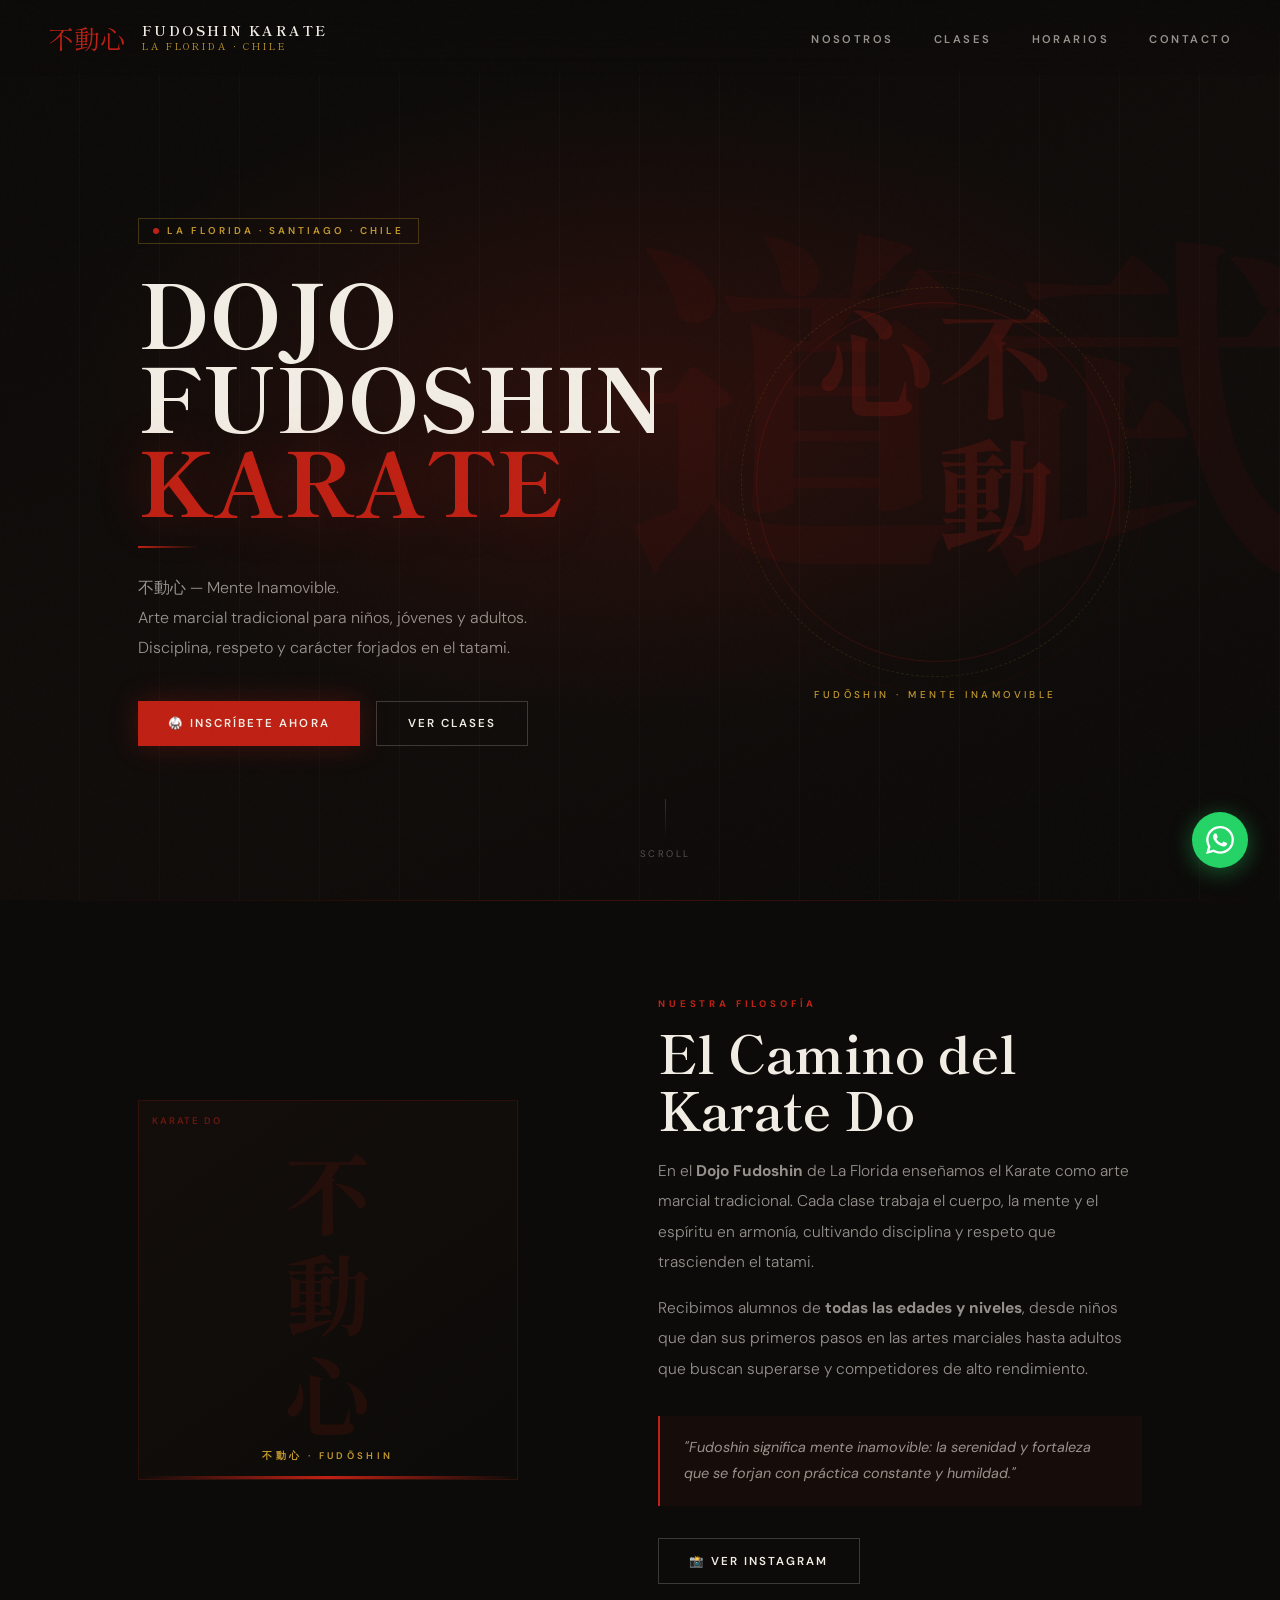
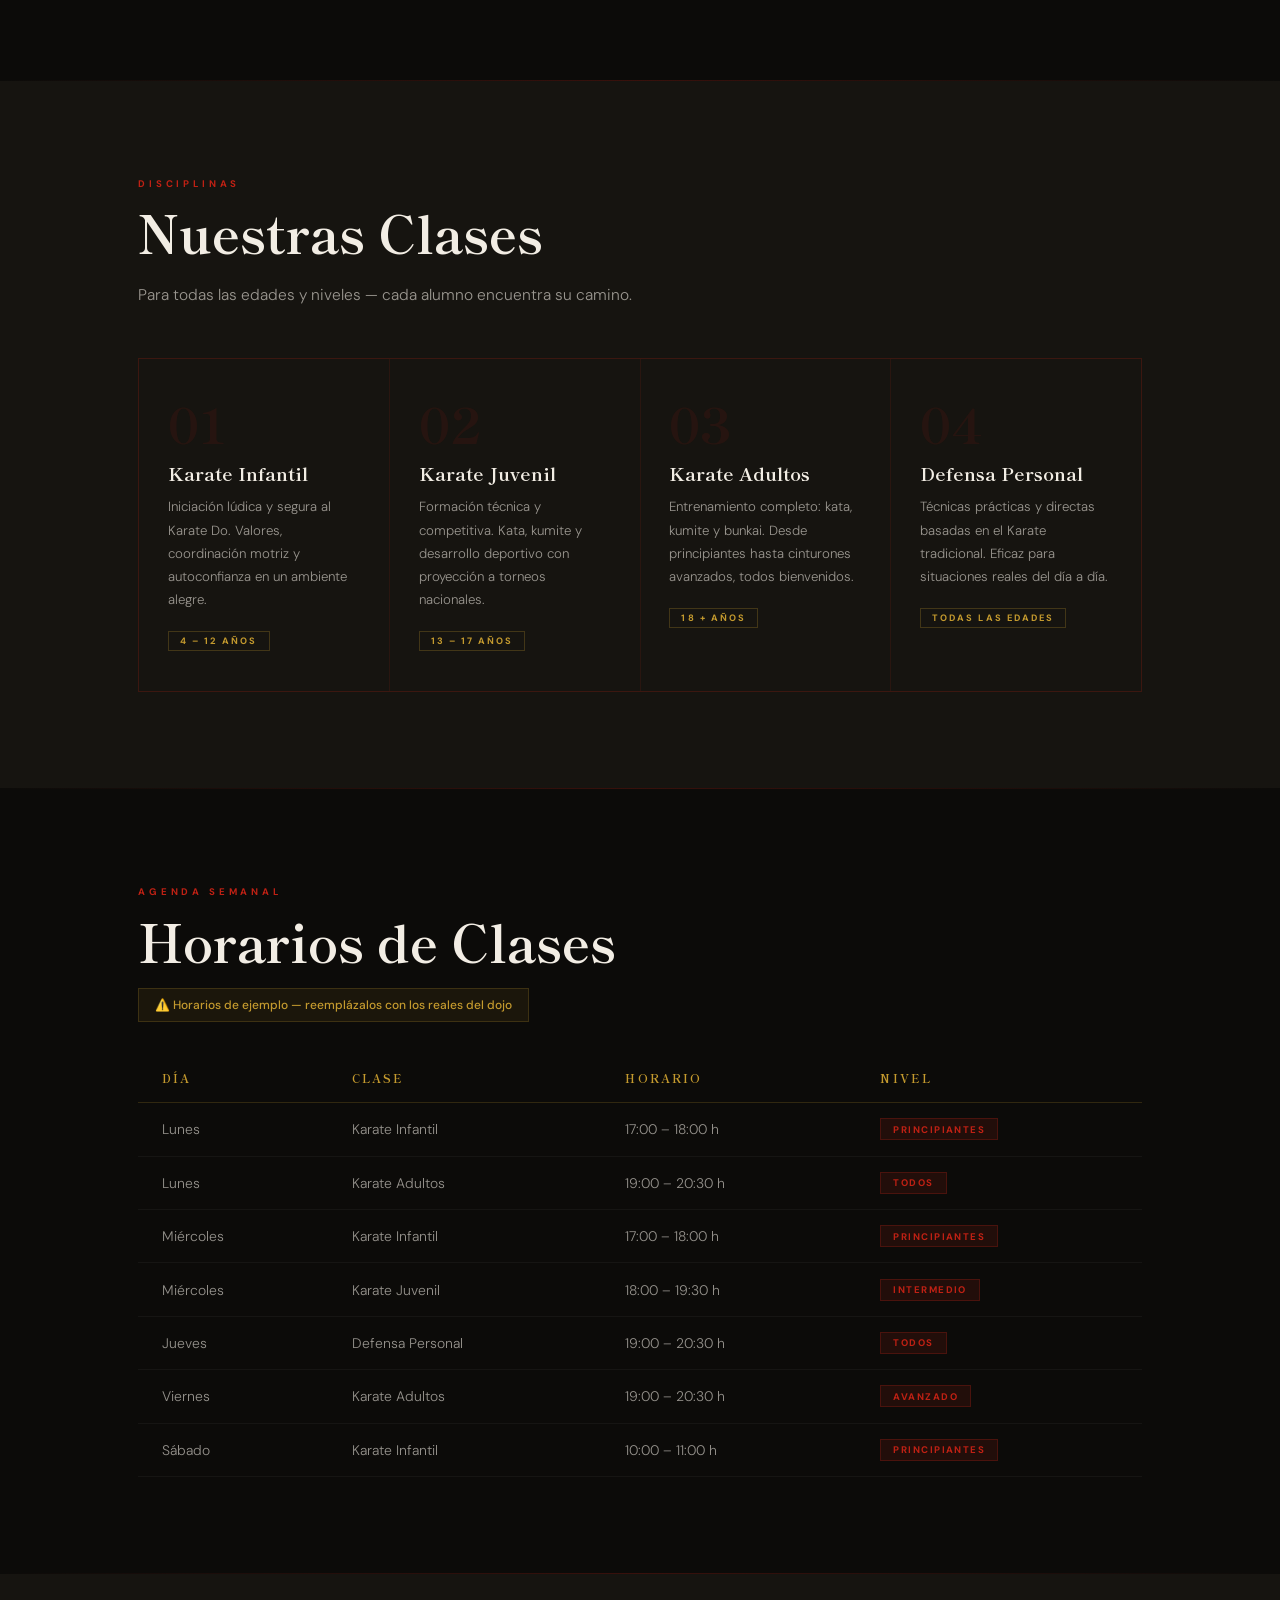
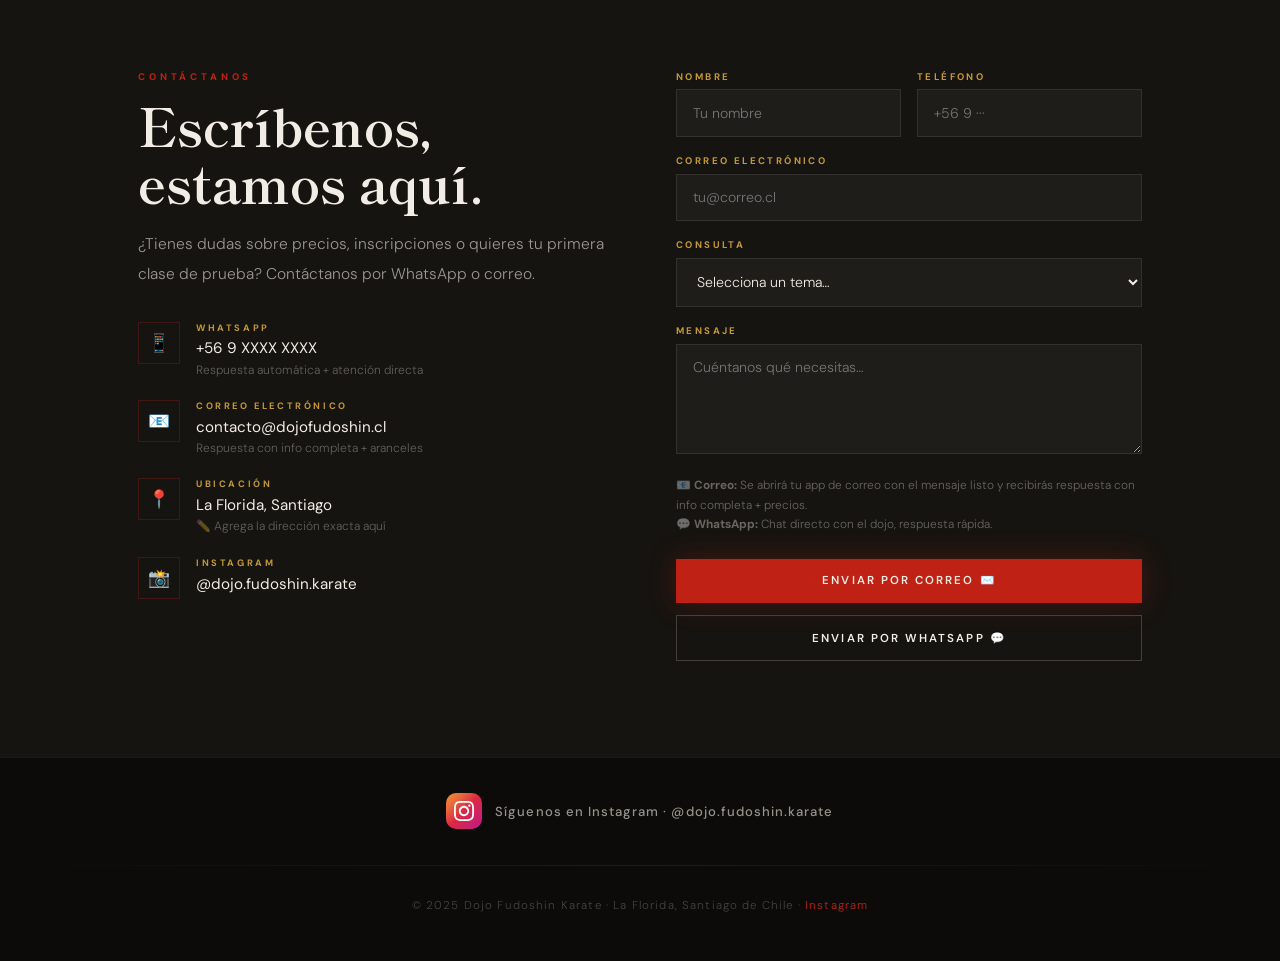
==== index.html @ 09ee3225 "." ====
<!DOCTYPE html>
<html lang="es">

<head>
    <meta charset="UTF-8">
    <meta name="viewport" content="width=device-width, initial-scale=1.0">
    <title>Dojo Fudoshin Karate · La Florida, Chile</title>
    <link
        href="https://fonts.googleapis.com/css2?family=Shippori+Mincho:wght@400;700;800&family=DM+Sans:wght@300;400;500;600&display=swap"
        rel="stylesheet">
    <link rel="stylesheet" href="static/css/style.css">
</head>

<body>

    <!-- ✏️ REEMPLAZA 56912345678 con tu número real (código país + número, sin espacios ni +) -->
    <a class="wa-btn"
        href="https://wa.me/56935743544?text=Hola%21%20Vi%20la%20p%C3%A1gina%20del%20Dojo%20Fudoshin%20Karate%20y%20me%20interesa%20saber%20m%C3%A1s%20%F0%9F%A5%8B"
        target="_blank" rel="noopener" title="Escribir por WhatsApp">
        <svg viewBox="0 0 24 24">
            <path
                d="M17.472 14.382c-.297-.149-1.758-.867-2.03-.967-.273-.099-.471-.148-.67.15-.197.297-.767.966-.94 1.164-.173.199-.347.223-.644.075-.297-.15-1.255-.463-2.39-1.475-.883-.788-1.48-1.761-1.653-2.059-.173-.297-.018-.458.13-.606.134-.133.298-.347.446-.52.149-.174.198-.298.298-.497.099-.198.05-.371-.025-.52-.075-.149-.669-1.612-.916-2.207-.242-.579-.487-.5-.669-.51-.173-.008-.371-.01-.57-.01-.198 0-.52.074-.792.372-.272.297-1.04 1.016-1.04 2.479 0 1.462 1.065 2.875 1.213 3.074.149.198 2.096 3.2 5.077 4.487.709.306 1.262.489 1.694.625.712.227 1.36.195 1.871.118.571-.085 1.758-.719 2.006-1.413.248-.694.248-1.289.173-1.413-.074-.124-.272-.198-.57-.347m-5.421 7.403h-.004a9.87 9.87 0 01-5.031-1.378l-.361-.214-3.741.982.998-3.648-.235-.374a9.86 9.86 0 01-1.51-5.26c.001-5.45 4.436-9.884 9.888-9.884 2.64 0 5.122 1.03 6.988 2.898a9.825 9.825 0 012.893 6.994c-.003 5.45-4.437 9.884-9.885 9.884m8.413-18.297A11.815 11.815 0 0012.05 0C5.495 0 .16 5.335.157 11.892c0 2.096.547 4.142 1.588 5.945L.057 24l6.305-1.654a11.882 11.882 0 005.683 1.448h.005c6.554 0 11.89-5.335 11.893-11.893a11.821 11.821 0 00-3.48-8.413z" />
        </svg>
    </a>

    <div id="toast"></div>

    <!-- NAV -->
    <nav>
        <a class="nav-brand" href="#">
            <span class="nav-kanji">不動心</span>
            <div class="nav-name">
                Fudoshin Karate
                <small>La Florida · Chile</small>
            </div>
        </a>
        <ul class="nav-links">
            <li><a href="#nosotros">Nosotros</a></li>
            <li><a href="#clases">Clases</a></li>
            <li><a href="#horarios">Horarios</a></li>
            <li><a href="https://wa.me/56935743544?text=Hola%21%20Vi%20la%20p%C3%A1gina%20del%20Dojo%20Fudoshin%20Karate%20y%20me%20interesa%20saber%20m%C3%A1s%20%F0%9F%A5%8B">Contacto</a></li>
        </ul>
    </nav>

    <!-- HERO -->
    <section class="hero">
        <div class="hero-bg"></div>
        <div class="hero-brushstroke">武道</div>
        <div class="hero-content">
            <div class="hero-left">
                <div class="hero-badge">La Florida · Santiago · Chile</div>
                <h1>
                    DOJO<br>FUDOSHIN
                    <em>KARATE</em>
                </h1>
                <div class="hero-rule"></div>
                <p class="hero-sub">
                    不動心 — Mente Inamovible.<br>
                    Arte marcial tradicional para niños, jóvenes y adultos.
                    Disciplina, respeto y carácter forjados en el tatami.
                </p>
                <div class="hero-actions">
                    <a class="btn btn-red"
                        href="https://wa.me/56912345678?text=Hola%21%20Quiero%20inscribirme%20en%20el%20Dojo%20Fudoshin%20Karate%20%F0%9F%A5%8B"
                        target="_blank">🥋 Inscríbete Ahora</a>
                    <a class="btn btn-ghost" href="#clases">Ver Clases</a>
                </div>
            </div>
            <div class="hero-visual">
                <div class="hero-circle">
                    <div class="hero-kanji-main">不動心</div>
                    <span class="hero-kanji-label">Fudōshin · Mente Inamovible</span>
                </div>
            </div>
        </div>
        <div class="scroll-hint">
            <span></span>
            Scroll
        </div>
    </section>

    <div class="divider"></div>

    <!-- NOSOTROS -->
    <div id="nosotros">
        <div class="s-wrap">
            <div class="nosotros-grid">
                <div class="nosotros-art reveal">
                    <div class="art-corner">Karate Do</div>
                    <span class="art-tag">不動心 · Fudōshin</span>
                </div>
                <div class="nosotros-text reveal">
                    <span class="s-label">Nuestra Filosofía</span>
                    <h2 class="s-title">El Camino del<br>Karate Do</h2>
                    <p class="s-body">
                        En el <strong>Dojo Fudoshin</strong> de La Florida enseñamos el Karate como arte marcial
                        tradicional.
                        Cada clase trabaja el cuerpo, la mente y el espíritu en armonía, cultivando disciplina
                        y respeto que trascienden el tatami.
                    </p>
                    <p class="s-body" style="margin-top:1rem;">
                        Recibimos alumnos de <strong>todas las edades y niveles</strong>, desde niños que dan
                        sus primeros pasos en las artes marciales hasta adultos que buscan superarse y competidores de
                        alto rendimiento.
                    </p>
                    <div class="highlight-text">
                        "Fudoshin significa mente inamovible: la serenidad y fortaleza que se forjan con práctica
                        constante y humildad."
                    </div>
                    <div style="margin-top:2rem;">
                        <a class="btn btn-ghost" href="https://www.instagram.com/dojo.fudoshin.karate"
                            target="_blank">📸 Ver Instagram</a>
                    </div>
                </div>
            </div>
        </div>
    </div>

    <div class="divider"></div>

    <!-- CLASES -->
    <div class="clases-section" id="clases">
        <div class="s-wrap">
            <span class="s-label reveal">Disciplinas</span>
            <h2 class="s-title reveal">Nuestras Clases</h2>
            <p class="s-body reveal">Para todas las edades y niveles — cada alumno encuentra su camino.</p>
            <div class="clases-grid reveal">
                <div class="clase-card">
                    <div class="clase-num">01</div>
                    <div class="clase-title">Karate Infantil</div>
                    <div class="clase-desc">Iniciación lúdica y segura al Karate Do. Valores, coordinación motriz y
                        autoconfianza en un ambiente alegre.</div>
                    <span class="clase-tag">4 – 12 años</span>
                </div>
                <div class="clase-card">
                    <div class="clase-num">02</div>
                    <div class="clase-title">Karate Juvenil</div>
                    <div class="clase-desc">Formación técnica y competitiva. Kata, kumite y desarrollo deportivo con
                        proyección a torneos nacionales.</div>
                    <span class="clase-tag">13 – 17 años</span>
                </div>
                <div class="clase-card">
                    <div class="clase-num">03</div>
                    <div class="clase-title">Karate Adultos</div>
                    <div class="clase-desc">Entrenamiento completo: kata, kumite y bunkai. Desde principiantes hasta
                        cinturones avanzados, todos bienvenidos.</div>
                    <span class="clase-tag">18 + años</span>
                </div>
                <div class="clase-card">
                    <div class="clase-num">04</div>
                    <div class="clase-title">Defensa Personal</div>
                    <div class="clase-desc">Técnicas prácticas y directas basadas en el Karate tradicional. Eficaz para
                        situaciones reales del día a día.</div>
                    <span class="clase-tag">Todas las edades</span>
                </div>
            </div>
        </div>
    </div>

    <div class="divider"></div>

    <!-- HORARIOS -->
    <div id="horarios">
        <div class="s-wrap">
            <span class="s-label reveal">Agenda Semanal</span>
            <h2 class="s-title reveal">Horarios de Clases</h2>
            <div class="schedule-note reveal">⚠️ Horarios de ejemplo — reemplázalos con los reales del dojo</div>
            <table class="sched-table reveal">
                <thead>
                    <tr>
                        <th>Día</th>
                        <th>Clase</th>
                        <th>Horario</th>
                        <th>Nivel</th>
                    </tr>
                </thead>
                <tbody>
                    <tr>
                        <td>Lunes</td>
                        <td>Karate Infantil</td>
                        <td>17:00 – 18:00 h</td>
                        <td><span class="pill">Principiantes</span></td>
                    </tr>
                    <tr>
                        <td>Lunes</td>
                        <td>Karate Adultos</td>
                        <td>19:00 – 20:30 h</td>
                        <td><span class="pill">Todos</span></td>
                    </tr>
                    <tr>
                        <td>Miércoles</td>
                        <td>Karate Infantil</td>
                        <td>17:00 – 18:00 h</td>
                        <td><span class="pill">Principiantes</span></td>
                    </tr>
                    <tr>
                        <td>Miércoles</td>
                        <td>Karate Juvenil</td>
                        <td>18:00 – 19:30 h</td>
                        <td><span class="pill">Intermedio</span></td>
                    </tr>
                    <tr>
                        <td>Jueves</td>
                        <td>Defensa Personal</td>
                        <td>19:00 – 20:30 h</td>
                        <td><span class="pill">Todos</span></td>
                    </tr>
                    <tr>
                        <td>Viernes</td>
                        <td>Karate Adultos</td>
                        <td>19:00 – 20:30 h</td>
                        <td><span class="pill">Avanzado</span></td>
                    </tr>
                    <tr>
                        <td>Sábado</td>
                        <td>Karate Infantil</td>
                        <td>10:00 – 11:00 h</td>
                        <td><span class="pill">Principiantes</span></td>
                    </tr>
                </tbody>
            </table>
        </div>
    </div>

    <div class="divider"></div>

    <!-- CONTACTO -->
    <div class="contact-section" id="contacto">
        <div class="s-wrap">
            <div class="contact-grid">
                <!-- Info -->
                <div class="reveal">
                    <span class="s-label">Contáctanos</span>
                    <h2 class="s-title">Escríbenos,<br>estamos aquí.</h2>
                    <p class="s-body">¿Tienes dudas sobre precios, inscripciones o quieres tu primera clase de prueba?
                        Contáctanos por WhatsApp o correo.</p>
                    <div class="info-list">
                        <div class="info-item">
                            <div class="info-icon">📱</div>
                            <div>
                                <div class="info-lbl">WhatsApp</div>
                                <!-- ✏️ REEMPLAZA el número -->
                                <div class="info-val"><a
                                        href="https://wa.me/56912345678?text=Hola%21%20Me%20interesa%20el%20Dojo%20Fudoshin%20%F0%9F%A5%8B"
                                        target="_blank">+56 9 XXXX XXXX</a></div>
                                <div class="info-sub">Respuesta automática + atención directa</div>
                            </div>
                        </div>
                        <div class="info-item">
                            <div class="info-icon">📧</div>
                            <div>
                                <div class="info-lbl">Correo Electrónico</div>
                                <!-- ✏️ REEMPLAZA el correo -->
                                <div class="info-val"><a
                                        href="mailto:contacto@dojofudoshin.cl">contacto@dojofudoshin.cl</a></div>
                                <div class="info-sub">Respuesta con info completa + aranceles</div>
                            </div>
                        </div>
                        <div class="info-item">
                            <div class="info-icon">📍</div>
                            <div>
                                <div class="info-lbl">Ubicación</div>
                                <!-- ✏️ REEMPLAZA con tu dirección -->
                                <div class="info-val">La Florida, Santiago</div>
                                <div class="info-sub">✏️ Agrega la dirección exacta aquí</div>
                            </div>
                        </div>
                        <div class="info-item">
                            <div class="info-icon">📸</div>
                            <div>
                                <div class="info-lbl">Instagram</div>
                                <div class="info-val"><a href="https://www.instagram.com/dojo.fudoshin.karate"
                                        target="_blank">@dojo.fudoshin.karate</a></div>
                            </div>
                        </div>
                    </div>
                </div>

                <!-- Formulario -->
                <div class="reveal">
                    <div class="form-wrap">
                        <div class="f-row">
                            <div class="f-group">
                                <label>Nombre</label>
                                <input type="text" id="fName" placeholder="Tu nombre">
                            </div>
                            <div class="f-group">
                                <label>Teléfono</label>
                                <input type="tel" id="fPhone" placeholder="+56 9 ···">
                            </div>
                        </div>
                        <div class="f-group">
                            <label>Correo Electrónico</label>
                            <input type="email" id="fEmail" placeholder="tu@correo.cl">
                        </div>
                        <div class="f-group">
                            <label>Consulta</label>
                            <select id="fSubject">
                                <option value="">Selecciona un tema…</option>
                                <option>Información general</option>
                                <option>Inscripción y aranceles</option>
                                <option>Horarios disponibles</option>
                                <option>Clase de prueba gratuita</option>
                                <option>Defensa personal</option>
                                <option>Otro</option>
                            </select>
                        </div>
                        <div class="f-group">
                            <label>Mensaje</label>
                            <textarea id="fMsg" placeholder="Cuéntanos qué necesitas…"></textarea>
                        </div>
                        <p class="f-note">
                            📧 <strong>Correo:</strong> Se abrirá tu app de correo con el mensaje listo y recibirás
                            respuesta con info completa + precios.<br>
                            💬 <strong>WhatsApp:</strong> Chat directo con el dojo, respuesta rápida.
                        </p>
                        <div class="form-btns">
                            <button class="btn btn-red" onclick="submitEmail()"
                                style="justify-content:center;width:100%;">Enviar por Correo ✉️</button>
                            <button class="btn btn-ghost" onclick="submitWA()"
                                style="justify-content:center;width:100%;">Enviar por WhatsApp 💬</button>
                        </div>
                    </div>
                </div>
            </div>
        </div>
    </div>

    <!-- INSTAGRAM STRIP -->
    <div class="ig-strip">
        <a class="ig-link" href="https://www.instagram.com/dojo.fudoshin.karate" target="_blank" rel="noopener">
            <div class="ig-icon">
                <svg viewBox="0 0 24 24">
                    <path
                        d="M12 2.163c3.204 0 3.584.012 4.85.07 3.252.148 4.771 1.691 4.919 4.919.058 1.265.069 1.645.069 4.849 0 3.205-.012 3.584-.069 4.849-.149 3.225-1.664 4.771-4.919 4.919-1.266.058-1.644.07-4.85.07-3.204 0-3.584-.012-4.849-.07-3.26-.149-4.771-1.699-4.919-4.92-.058-1.265-.07-1.644-.07-4.849 0-3.204.013-3.583.07-4.849.149-3.227 1.664-4.771 4.919-4.919 1.266-.057 1.645-.069 4.849-.069zm0-2.163c-3.259 0-3.667.014-4.947.072-4.358.2-6.78 2.618-6.98 6.98-.059 1.281-.073 1.689-.073 4.948 0 3.259.014 3.668.072 4.948.2 4.358 2.618 6.78 6.98 6.98 1.281.058 1.689.072 4.948.072 3.259 0 3.668-.014 4.948-.072 4.354-.2 6.782-2.618 6.979-6.98.059-1.28.073-1.689.073-4.948 0-3.259-.014-3.667-.072-4.947-.196-4.354-2.617-6.78-6.979-6.98-1.281-.059-1.69-.073-4.949-.073zm0 5.838c-3.403 0-6.162 2.759-6.162 6.162s2.759 6.163 6.162 6.163 6.162-2.759 6.162-6.163c0-3.403-2.759-6.162-6.162-6.162zm0 10.162c-2.209 0-4-1.79-4-4 0-2.209 1.791-4 4-4s4 1.791 4 4c0 2.21-1.791 4-4 4zm6.406-11.845c-.796 0-1.441.645-1.441 1.44s.645 1.44 1.441 1.44c.795 0 1.439-.645 1.439-1.44s-.644-1.44-1.439-1.44z" />
                </svg>
            </div>
            Síguenos en Instagram · @dojo.fudoshin.karate
        </a>
    </div>

    <div class="divider"></div>

    <footer>
        <p>© 2025 Dojo Fudoshin Karate · La Florida, Santiago de Chile ·
            <a href="https://www.instagram.com/dojo.fudoshin.karate" target="_blank">Instagram</a>
        </p>
    </footer>

    <script>
        /* Scroll reveal */
        const ro = new IntersectionObserver(entries => {
            entries.forEach((e, i) => {
                if (e.isIntersecting) { setTimeout(() => e.target.classList.add('in'), i * 70); ro.unobserve(e.target); }
            });
        }, { threshold: .1 });
        document.querySelectorAll('.reveal').forEach(el => ro.observe(el));

        /* Toast */
        function showToast(msg) {
            const t = document.getElementById('toast');
            t.textContent = msg; t.classList.add('show');
            setTimeout(() => t.classList.remove('show'), 4500);
        }

        /* Email — abre cliente de correo del usuario con mensaje pre-llenado */
        function submitEmail() {
            const name = document.getElementById('fName').value.trim();
            const email = document.getElementById('fEmail').value.trim();
            const phone = document.getElementById('fPhone').value.trim();
            const subject = document.getElementById('fSubject').value;
            const msg = document.getElementById('fMsg').value.trim();
            if (!email) { alert('Por favor ingresa tu correo electrónico.'); return; }
            // ✏️ REEMPLAZA con el correo real del dojo
            const TO = 'contacto@dojofudoshin.cl';
            const SUBJ = subject ? `[Dojo Fudoshin] ${subject}` : '[Dojo Fudoshin] Consulta desde la web';
            const BODY =
                `Hola equipo Fudoshin,

Nombre  : ${name || '—'}
Correo  : ${email}
Teléfono: ${phone || '—'}
Consulta: ${subject || '—'}

Mensaje:
${msg || '—'}

---
Enviado desde el sitio web del Dojo Fudoshin Karate.`;
            window.location.href = `mailto:${TO}?subject=${encodeURIComponent(SUBJ)}&body=${encodeURIComponent(BODY)}`;
            showToast('✅ Abriendo tu correo… ¡Te responderemos pronto con toda la info!');
        }

        /* WhatsApp — abre chat con mensaje pre-llenado */
        function submitWA() {
            const name = document.getElementById('fName').value.trim();
            const subject = document.getElementById('fSubject').value;
            const msg = document.getElementById('fMsg').value.trim();
            let text = `Hola! Vi la página del Dojo Fudoshin Karate 🥋`;
            if (name) text += `\nMi nombre es ${name}.`;
            if (subject) text += `\nConsulta sobre: *${subject}*.`;
            if (msg) text += `\n\n${msg}`;
            text += `\n\n¿Podrían darme más información?`;
            // ✏️ REEMPLAZA 56912345678 con tu número real
            window.open(`https://wa.me/56912345678?text=${encodeURIComponent(text)}`, '_blank');
            showToast('💬 Abriendo WhatsApp…');
        }
    </script>
</body>

</html>
---- static/css/style.css ----
:root {
    --ink: #0c0b09;
    --ink2: #161410;
    --ink3: #1e1b16;
    --paper: #f2ede4;
    --paper-dim: rgba(242, 237, 228, 0.6);
    --red: #bf2114;
    --red2: #8c1710;
    --red-glow: rgba(191, 33, 20, 0.28);
    --gold: #c49a2e;
    --gold-dim: rgba(196, 154, 46, 0.12);
    --wa: #25D366;
}

*,
*::before,
*::after {
    margin: 0;
    padding: 0;
    box-sizing: border-box;
}

html {
    scroll-behavior: smooth;
}

body {
    background: var(--ink);
    color: var(--paper);
    font-family: 'DM Sans', sans-serif;
    overflow-x: hidden;
}

/* Grain overlay */
body::before {
    content: '';
    position: fixed;
    inset: 0;
    background-image: url("data:image/svg+xml,%3Csvg viewBox='0 0 256 256' xmlns='http://www.w3.org/2000/svg'%3E%3Cfilter id='n'%3E%3CfeTurbulence type='fractalNoise' baseFrequency='0.9' numOctaves='4' stitchTiles='stitch'/%3E%3C/filter%3E%3Crect width='100%25' height='100%25' filter='url(%23n)' opacity='0.035'/%3E%3C/svg%3E");
    pointer-events: none;
    z-index: 9000;
    opacity: .35;
}

/* NAV */
nav {
    position: fixed;
    top: 0;
    left: 0;
    right: 0;
    z-index: 800;
    display: flex;
    align-items: center;
    justify-content: space-between;
    padding: 1.4rem 3rem;
    background: linear-gradient(180deg, rgba(12, 11, 9, .97) 0%, transparent 100%);
    backdrop-filter: blur(10px);
}

.nav-brand {
    display: flex;
    align-items: center;
    gap: 1rem;
    text-decoration: none;
}

.nav-kanji {
    font-family: 'Shippori Mincho', serif;
    font-size: 1.6rem;
    color: var(--red);
    line-height: 1;
}

.nav-name {
    font-family: 'Shippori Mincho', serif;
    font-size: .85rem;
    font-weight: 700;
    letter-spacing: .18em;
    text-transform: uppercase;
    color: var(--paper);
    line-height: 1.3;
}

.nav-name small {
    display: block;
    font-size: .6rem;
    letter-spacing: .3em;
    color: var(--gold);
    font-weight: 400;
}

.nav-links {
    display: flex;
    gap: 2.5rem;
    list-style: none;
}

.nav-links a {
    font-size: .7rem;
    font-weight: 600;
    letter-spacing: .22em;
    text-transform: uppercase;
    color: var(--paper-dim);
    text-decoration: none;
    transition: color .2s;
}

.nav-links a:hover {
    color: var(--red);
}

@media(max-width:640px) {
    .nav-links {
        display: none;
    }

    nav {
        padding: 1.2rem 1.5rem;
    }
}

/* HERO */
.hero {
    position: relative;
    min-height: 100vh;
    display: flex;
    align-items: center;
    justify-content: center;
    overflow: hidden;
}

.hero-bg {
    position: absolute;
    inset: 0;
    background:
        radial-gradient(ellipse 70% 55% at 50% 45%, rgba(191, 33, 20, .16) 0%, transparent 65%),
        linear-gradient(160deg, #0c0b09 0%, #110d0b 60%, #0c0b09 100%);
}

.hero-bg::after {
    content: '';
    position: absolute;
    inset: 0;
    background-image: repeating-linear-gradient(90deg, transparent, transparent 79px, rgba(255, 255, 255, .018) 79px, rgba(255, 255, 255, .018) 80px);
}

.hero-brushstroke {
    position: absolute;
    right: -4%;
    top: 50%;
    transform: translateY(-50%);
    font-family: 'Shippori Mincho', serif;
    font-size: clamp(200px, 28vw, 380px);
    font-weight: 800;
    color: rgba(191, 33, 20, .055);
    writing-mode: vertical-rl;
    letter-spacing: .05em;
    user-select: none;
    pointer-events: none;
    line-height: 1;
}

.hero-content {
    position: relative;
    z-index: 2;
    display: grid;
    grid-template-columns: 1fr 1fr;
    align-items: center;
    gap: 4rem;
    max-width: 1100px;
    padding: 8rem 3rem 4rem;
    width: 100%;
}

@media(max-width:768px) {
    .hero-content {
        grid-template-columns: 1fr;
        gap: 2.5rem;
        padding: 7rem 1.5rem 3rem;
    }

    .hero-visual {
        display: none;
    }
}

.hero-left {
    animation: fadeUp .9s ease both;
}

@keyframes fadeUp {
    from {
        opacity: 0;
        transform: translateY(28px);
    }

    to {
        opacity: 1;
        transform: none;
    }
}

.hero-badge {
    display: inline-flex;
    align-items: center;
    gap: .5rem;
    border: 1px solid rgba(196, 154, 46, .3);
    padding: .35rem .9rem;
    font-size: .62rem;
    font-weight: 600;
    letter-spacing: .3em;
    text-transform: uppercase;
    color: var(--gold);
    margin-bottom: 1.6rem;
    animation: fadeUp .9s .05s ease both;
}

.hero-badge::before {
    content: '';
    width: 6px;
    height: 6px;
    background: var(--red);
    border-radius: 50%;
    animation: blink 1.5s infinite;
}

@keyframes blink {

    0%,
    100% {
        opacity: 1;
    }

    50% {
        opacity: .2;
    }
}

h1 {
    font-family: 'Shippori Mincho', serif;
    font-size: clamp(3rem, 7vw, 5.5rem);
    font-weight: 800;
    line-height: .95;
    animation: fadeUp .9s .1s ease both;
}

h1 em {
    display: block;
    font-style: normal;
    color: var(--red);
    text-shadow: 0 0 50px var(--red-glow);
}

.hero-rule {
    width: 60px;
    height: 2px;
    background: linear-gradient(90deg, var(--red), transparent);
    margin: 1.6rem 0;
    animation: fadeUp .9s .15s ease both;
}

.hero-sub {
    font-size: clamp(.85rem, 1.5vw, 1rem);
    font-weight: 300;
    line-height: 1.85;
    color: var(--paper-dim);
    max-width: 440px;
    animation: fadeUp .9s .2s ease both;
}

.hero-actions {
    display: flex;
    gap: 1rem;
    flex-wrap: wrap;
    margin-top: 2.4rem;
    animation: fadeUp .9s .25s ease both;
}

.btn {
    display: inline-flex;
    align-items: center;
    gap: .6rem;
    padding: .9rem 1.9rem;
    font-family: 'DM Sans', sans-serif;
    font-size: .72rem;
    font-weight: 600;
    letter-spacing: .18em;
    text-transform: uppercase;
    text-decoration: none;
    border: none;
    cursor: pointer;
    transition: all .25s ease;
    position: relative;
    overflow: hidden;
}

.btn::after {
    content: '';
    position: absolute;
    inset: 0;
    background: rgba(255, 255, 255, .06);
    transform: translateX(-105%);
    transition: transform .3s ease;
}

.btn:hover::after {
    transform: translateX(0);
}

.btn-red {
    background: var(--red);
    color: var(--paper);
    box-shadow: 0 0 28px var(--red-glow);
}

.btn-red:hover {
    background: var(--red2);
    box-shadow: 0 0 44px rgba(191, 33, 20, .55);
    transform: translateY(-2px);
}

.btn-ghost {
    background: transparent;
    color: var(--paper);
    border: 1px solid rgba(242, 237, 228, .2);
}

.btn-ghost:hover {
    border-color: var(--gold);
    color: var(--gold);
    transform: translateY(-2px);
}

/* Hero visual */
.hero-visual {
    position: relative;
    display: flex;
    align-items: center;
    justify-content: center;
    animation: fadeUp .9s .3s ease both;
}

.hero-circle {
    width: 360px;
    height: 360px;
    border-radius: 50%;
    border: 1px solid rgba(191, 33, 20, .2);
    display: flex;
    align-items: center;
    justify-content: center;
    position: relative;
}

.hero-circle::before {
    content: '';
    position: absolute;
    inset: -16px;
    border-radius: 50%;
    border: 1px dashed rgba(196, 154, 46, .15);
    animation: spin 30s linear infinite;
}

@keyframes spin {
    to {
        transform: rotate(360deg);
    }
}

.hero-circle::after {
    content: '';
    position: absolute;
    inset: -32px;
    border-radius: 50%;
    border: 1px solid rgba(191, 33, 20, .07);
}

.hero-kanji-main {
    font-family: 'Shippori Mincho', serif;
    font-size: 7.5rem;
    font-weight: 800;
    color: rgba(191, 33, 20, .18);
    writing-mode: vertical-rl;
    letter-spacing: .1em;
    line-height: 1;
}

.hero-kanji-label {
    position: absolute;
    bottom: -2.5rem;
    font-size: .62rem;
    letter-spacing: .35em;
    text-transform: uppercase;
    color: var(--gold);
    font-weight: 500;
}

/* Scroll hint */
.scroll-hint {
    position: absolute;
    bottom: 2.5rem;
    left: 50%;
    transform: translateX(-50%);
    display: flex;
    flex-direction: column;
    align-items: center;
    gap: .5rem;
    font-size: .6rem;
    letter-spacing: .25em;
    text-transform: uppercase;
    color: rgba(242, 237, 228, .3);
    animation: fadeUp 1s .5s ease both;
}

.scroll-hint span {
    width: 1px;
    height: 40px;
    background: linear-gradient(180deg, rgba(191, 33, 20, .6), transparent);
    animation: drip 1.8s ease-in-out infinite;
}

@keyframes drip {

    0%,
    100% {
        transform: scaleY(0);
        transform-origin: top;
    }

    50% {
        transform: scaleY(1);
        transform-origin: top;
    }
}

/* SECTIONS */
.s-wrap {
    max-width: 1100px;
    margin: 0 auto;
    padding: 6rem 3rem;
}

@media(max-width:640px) {
    .s-wrap {
        padding: 4rem 1.5rem;
    }
}

.s-label {
    display: block;
    font-size: .6rem;
    font-weight: 700;
    letter-spacing: .4em;
    text-transform: uppercase;
    color: var(--red);
    margin-bottom: .9rem;
}

.s-title {
    font-family: 'Shippori Mincho', serif;
    font-size: clamp(1.9rem, 4vw, 3.2rem);
    font-weight: 700;
    line-height: 1.1;
    margin-bottom: 1.2rem;
}

.s-body {
    font-size: .97rem;
    font-weight: 300;
    line-height: 1.95;
    color: var(--paper-dim);
    max-width: 660px;
}

.divider {
    width: 100%;
    height: 1px;
    background: linear-gradient(90deg, transparent, rgba(191, 33, 20, .25), transparent);
}

/* NOSOTROS */
.nosotros-grid {
    display: grid;
    grid-template-columns: 1fr 1.1fr;
    gap: 5rem;
    align-items: center;
}

@media(max-width:768px) {
    .nosotros-grid {
        grid-template-columns: 1fr;
        gap: 2.5rem;
    }
}

.nosotros-art {
    position: relative;
    aspect-ratio: 1;
    max-width: 380px;
    border: 1px solid rgba(191, 33, 20, .18);
    display: flex;
    align-items: center;
    justify-content: center;
    background: linear-gradient(145deg, #140e0b, #0c0b09);
    overflow: hidden;
}

.nosotros-art::before {
    content: '不\A動\A心';
    white-space: pre;
    font-family: 'Shippori Mincho', serif;
    font-size: 5.5rem;
    font-weight: 800;
    color: rgba(191, 33, 20, .12);
    line-height: 1.15;
    text-align: center;
}

.nosotros-art::after {
    content: '';
    position: absolute;
    bottom: 0;
    left: 0;
    right: 0;
    height: 3px;
    background: linear-gradient(90deg, transparent, var(--red), transparent);
}

.art-tag {
    position: absolute;
    bottom: 1rem;
    left: 0;
    right: 0;
    text-align: center;
    font-size: .6rem;
    letter-spacing: .35em;
    text-transform: uppercase;
    color: var(--gold);
    font-weight: 600;
}

.art-corner {
    position: absolute;
    top: .8rem;
    left: .8rem;
    font-size: .6rem;
    letter-spacing: .2em;
    text-transform: uppercase;
    color: rgba(191, 33, 20, .5);
    font-weight: 600;
}

.highlight-text {
    margin-top: 2rem;
    padding: 1.2rem 1.5rem;
    border-left: 2px solid var(--red);
    background: rgba(191, 33, 20, .06);
    font-size: .9rem;
    font-weight: 400;
    line-height: 1.8;
    color: var(--paper-dim);
    font-style: italic;
}

/* CLASES */
.clases-section {
    background: var(--ink2);
}

.clases-grid {
    display: grid;
    grid-template-columns: repeat(auto-fit, minmax(210px, 1fr));
    gap: 1px;
    background: rgba(191, 33, 20, .12);
    border: 1px solid rgba(191, 33, 20, .12);
    margin-top: 3rem;
}

.clase-card {
    background: var(--ink2);
    padding: 2.5rem 1.8rem;
    position: relative;
    overflow: hidden;
    transition: background .3s;
}

.clase-card:hover {
    background: var(--ink3);
}

.clase-card::after {
    content: '';
    position: absolute;
    top: 0;
    left: 0;
    width: 2px;
    height: 0;
    background: var(--red);
    transition: height .4s ease;
}

.clase-card:hover::after {
    height: 100%;
}

.clase-num {
    font-family: 'Shippori Mincho', serif;
    font-size: 3rem;
    font-weight: 800;
    color: rgba(191, 33, 20, .1);
    line-height: 1;
    margin-bottom: .8rem;
}

.clase-title {
    font-family: 'Shippori Mincho', serif;
    font-size: 1.15rem;
    font-weight: 700;
    margin-bottom: .6rem;
}

.clase-desc {
    font-size: .83rem;
    font-weight: 300;
    line-height: 1.75;
    color: var(--paper-dim);
}

.clase-tag {
    display: inline-block;
    margin-top: 1.2rem;
    font-size: .58rem;
    font-weight: 700;
    letter-spacing: .22em;
    text-transform: uppercase;
    color: var(--gold);
    border: 1px solid rgba(196, 154, 46, .25);
    padding: .2rem .7rem;
}

/* HORARIOS */
.schedule-note {
    display: inline-flex;
    align-items: center;
    gap: .5rem;
    background: rgba(196, 154, 46, .08);
    border: 1px solid rgba(196, 154, 46, .2);
    padding: .5rem 1rem;
    font-size: .75rem;
    color: var(--gold);
    font-weight: 500;
    margin-bottom: 2rem;
}

.sched-table {
    width: 100%;
    border-collapse: collapse;
    font-size: .87rem;
}

.sched-table th {
    font-family: 'Shippori Mincho', serif;
    font-size: .72rem;
    letter-spacing: .18em;
    text-transform: uppercase;
    color: var(--gold);
    padding: 1rem 1.5rem;
    text-align: left;
    border-bottom: 1px solid rgba(196, 154, 46, .2);
}

.sched-table td {
    padding: .95rem 1.5rem;
    font-weight: 300;
    color: var(--paper-dim);
    border-bottom: 1px solid rgba(255, 255, 255, .04);
    transition: background .2s, color .2s;
}

.sched-table tr:hover td {
    background: rgba(191, 33, 20, .06);
    color: var(--paper);
}

.pill {
    display: inline-block;
    padding: .22rem .75rem;
    background: rgba(191, 33, 20, .12);
    border: 1px solid rgba(191, 33, 20, .25);
    font-size: .6rem;
    font-weight: 700;
    letter-spacing: .15em;
    text-transform: uppercase;
    color: var(--red);
}

@media(max-width:640px) {

    .sched-table th,
    .sched-table td {
        padding: .75rem .8rem;
    }

    .sched-table {
        font-size: .8rem;
    }
}

/* CONTACTO */
.contact-section {
    background: var(--ink2);
}

.contact-grid {
    display: grid;
    grid-template-columns: 1fr 1fr;
    gap: 4.5rem;
    align-items: start;
}

@media(max-width:768px) {
    .contact-grid {
        grid-template-columns: 1fr;
        gap: 2.5rem;
    }
}

.info-list {
    display: flex;
    flex-direction: column;
    gap: 1.4rem;
    margin-top: 2rem;
}

.info-item {
    display: flex;
    gap: 1rem;
    align-items: flex-start;
}

.info-icon {
    width: 42px;
    height: 42px;
    flex-shrink: 0;
    border: 1px solid rgba(191, 33, 20, .25);
    display: flex;
    align-items: center;
    justify-content: center;
    font-size: 1.1rem;
    color: var(--red);
    transition: border-color .2s, background .2s;
}

.info-item:hover .info-icon {
    border-color: var(--red);
    background: rgba(191, 33, 20, .08);
}

.info-lbl {
    font-size: .58rem;
    font-weight: 700;
    letter-spacing: .28em;
    text-transform: uppercase;
    color: var(--gold);
    margin-bottom: .3rem;
}

.info-val {
    font-size: .95rem;
    font-weight: 400;
    color: var(--paper);
}

.info-val a {
    color: var(--paper);
    text-decoration: none;
    transition: color .2s;
}

.info-val a:hover {
    color: var(--red);
}

.info-sub {
    font-size: .75rem;
    color: rgba(242, 237, 228, .35);
    margin-top: .2rem;
    font-weight: 300;
}

.form-wrap {
    display: flex;
    flex-direction: column;
    gap: 1.1rem;
}

.f-row {
    display: grid;
    grid-template-columns: 1fr 1fr;
    gap: 1rem;
}

@media(max-width:480px) {
    .f-row {
        grid-template-columns: 1fr;
    }
}

.f-group {
    display: flex;
    flex-direction: column;
    gap: .4rem;
}

.f-group label {
    font-size: .6rem;
    font-weight: 700;
    letter-spacing: .25em;
    text-transform: uppercase;
    color: var(--gold);
}

.f-group input,
.f-group textarea,
.f-group select {
    background: rgba(255, 255, 255, .04);
    border: 1px solid rgba(255, 255, 255, .09);
    padding: .85rem 1rem;
    color: var(--paper);
    font-family: 'DM Sans', sans-serif;
    font-size: .88rem;
    font-weight: 300;
    outline: none;
    transition: border-color .2s, background .2s;
    border-radius: 0;
}

.f-group input:focus,
.f-group textarea:focus,
.f-group select:focus {
    border-color: var(--red);
    background: rgba(191, 33, 20, .05);
}

.f-group select option {
    background: #1e1b16;
}

.f-group textarea {
    resize: vertical;
    min-height: 110px;
}

.f-note {
    font-size: .74rem;
    font-weight: 300;
    line-height: 1.65;
    color: rgba(242, 237, 228, .38);
    padding-top: .3rem;
}

.form-btns {
    display: flex;
    flex-direction: column;
    gap: .8rem;
    margin-top: .4rem;
}

/* INSTAGRAM STRIP */
.ig-strip {
    padding: 2.2rem 3rem;
    display: flex;
    align-items: center;
    justify-content: center;
    border-top: 1px solid rgba(255, 255, 255, .06);
    gap: 1rem;
}

.ig-link {
    display: inline-flex;
    align-items: center;
    gap: .8rem;
    text-decoration: none;
    font-size: .82rem;
    font-weight: 500;
    letter-spacing: .08em;
    color: var(--paper-dim);
    transition: color .2s;
}

.ig-link:hover {
    color: var(--paper);
}

.ig-icon {
    width: 36px;
    height: 36px;
    border-radius: 10px;
    background: linear-gradient(135deg, #f09433, #e6683c, #dc2743, #cc2366, #bc1888);
    display: flex;
    align-items: center;
    justify-content: center;
}

.ig-icon svg {
    width: 20px;
    height: 20px;
    fill: white;
}

/* FOOTER */
footer {
    text-align: center;
    padding: 2rem 2rem 3rem;
    font-size: .72rem;
    font-weight: 300;
    letter-spacing: .1em;
    color: rgba(242, 237, 228, .25);
}

footer a {
    color: var(--red);
    text-decoration: none;
}

/* WHATSAPP FLOAT */
.wa-btn {
    position: fixed;
    bottom: 2rem;
    right: 2rem;
    z-index: 700;
    width: 56px;
    height: 56px;
    border-radius: 50%;
    background: var(--wa);
    display: flex;
    align-items: center;
    justify-content: center;
    text-decoration: none;
    box-shadow: 0 4px 22px rgba(37, 211, 102, .4);
    transition: transform .3s, box-shadow .3s;
    animation: waPulse 2.5s ease-in-out infinite;
}

.wa-btn:hover {
    transform: scale(1.12);
    box-shadow: 0 6px 32px rgba(37, 211, 102, .65);
    animation: none;
}

.wa-btn svg {
    width: 28px;
    height: 28px;
    fill: white;
}

@keyframes waPulse {

    0%,
    100% {
        box-shadow: 0 4px 22px rgba(37, 211, 102, .4);
    }

    50% {
        box-shadow: 0 4px 32px rgba(37, 211, 102, .7);
    }
}

/* TOAST */
#toast {
    position: fixed;
    bottom: 6rem;
    right: 2rem;
    z-index: 9999;
    padding: 1rem 1.4rem;
    max-width: 280px;
    background: #0e1f12;
    border: 1px solid #25D366;
    color: #7de09a;
    font-size: .82rem;
    font-weight: 500;
    opacity: 0;
    transform: translateY(8px);
    transition: all .35s ease;
    pointer-events: none;
    line-height: 1.5;
}

#toast.show {
    opacity: 1;
    transform: none;
}

/* SCROLL REVEAL */
.reveal {
    opacity: 0;
    transform: translateY(22px);
    transition: opacity .7s ease, transform .7s ease;
}

.reveal.in {
    opacity: 1;
    transform: none;
}
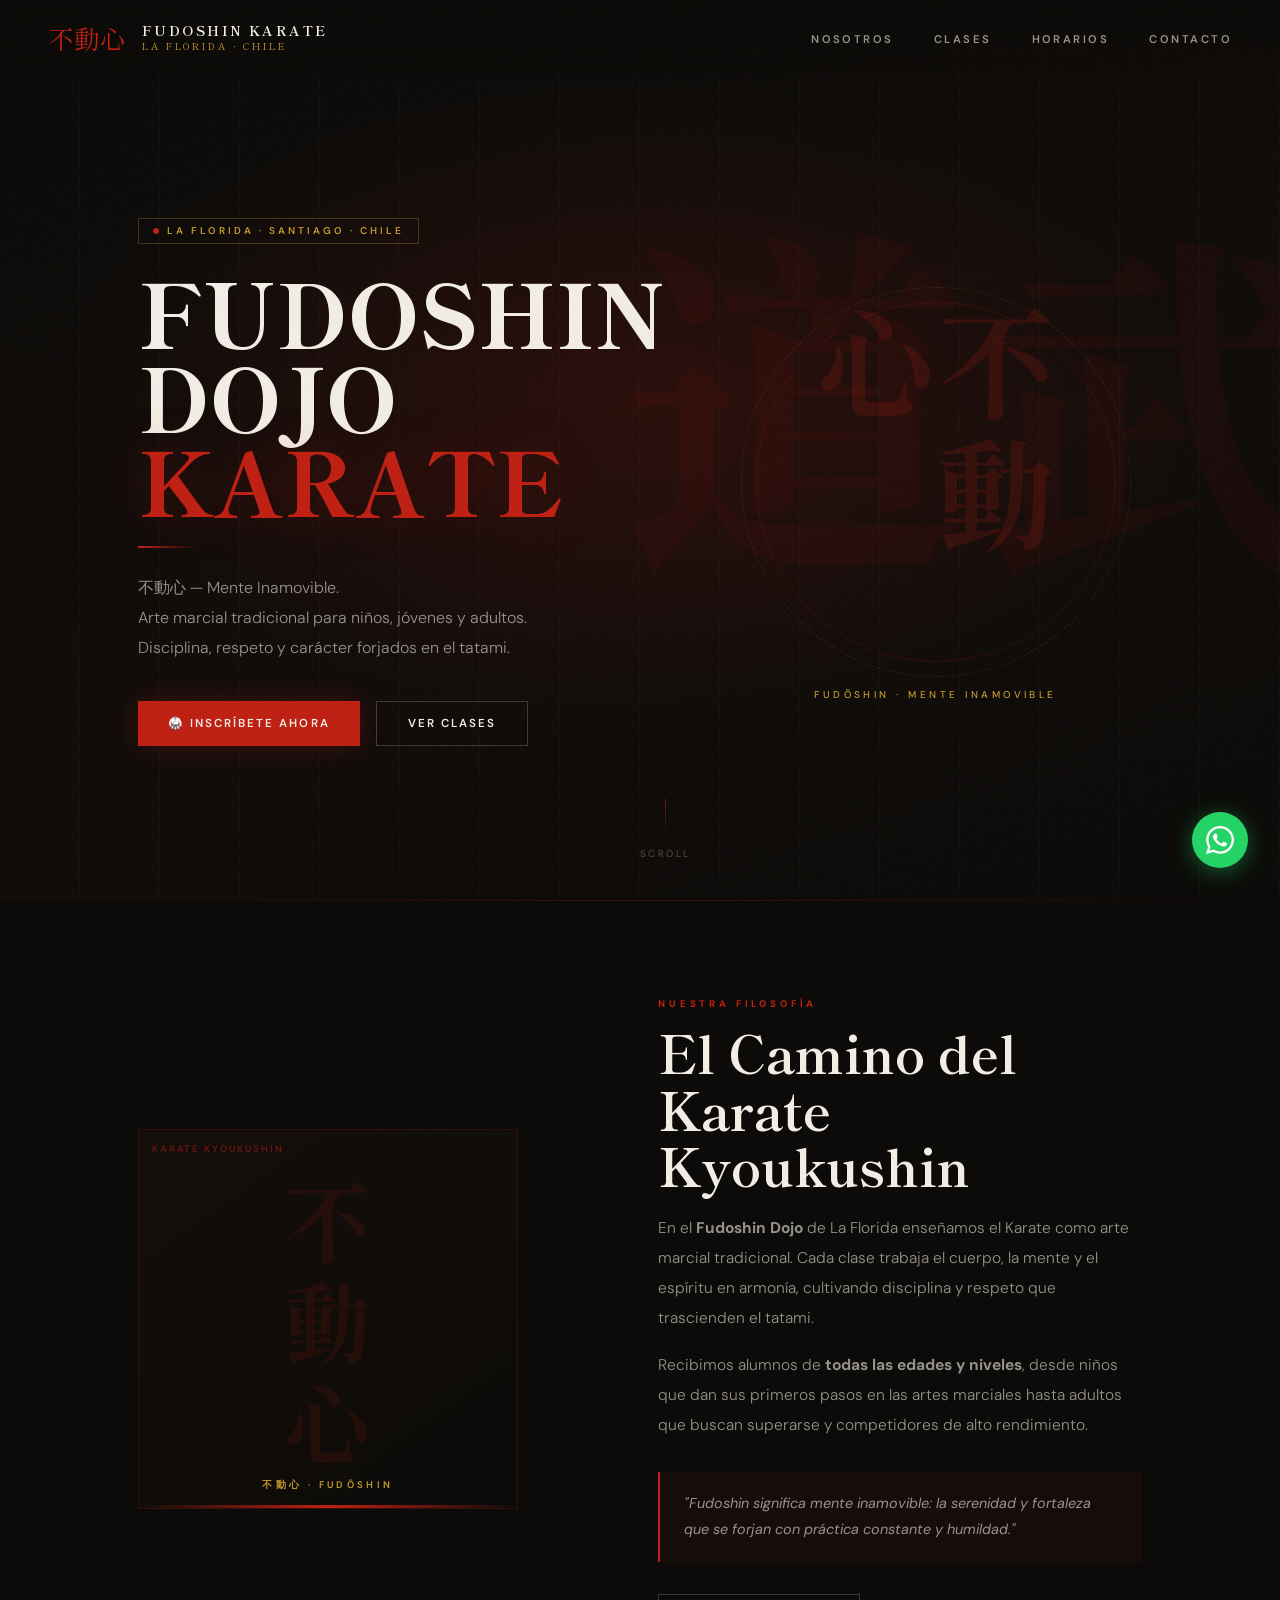
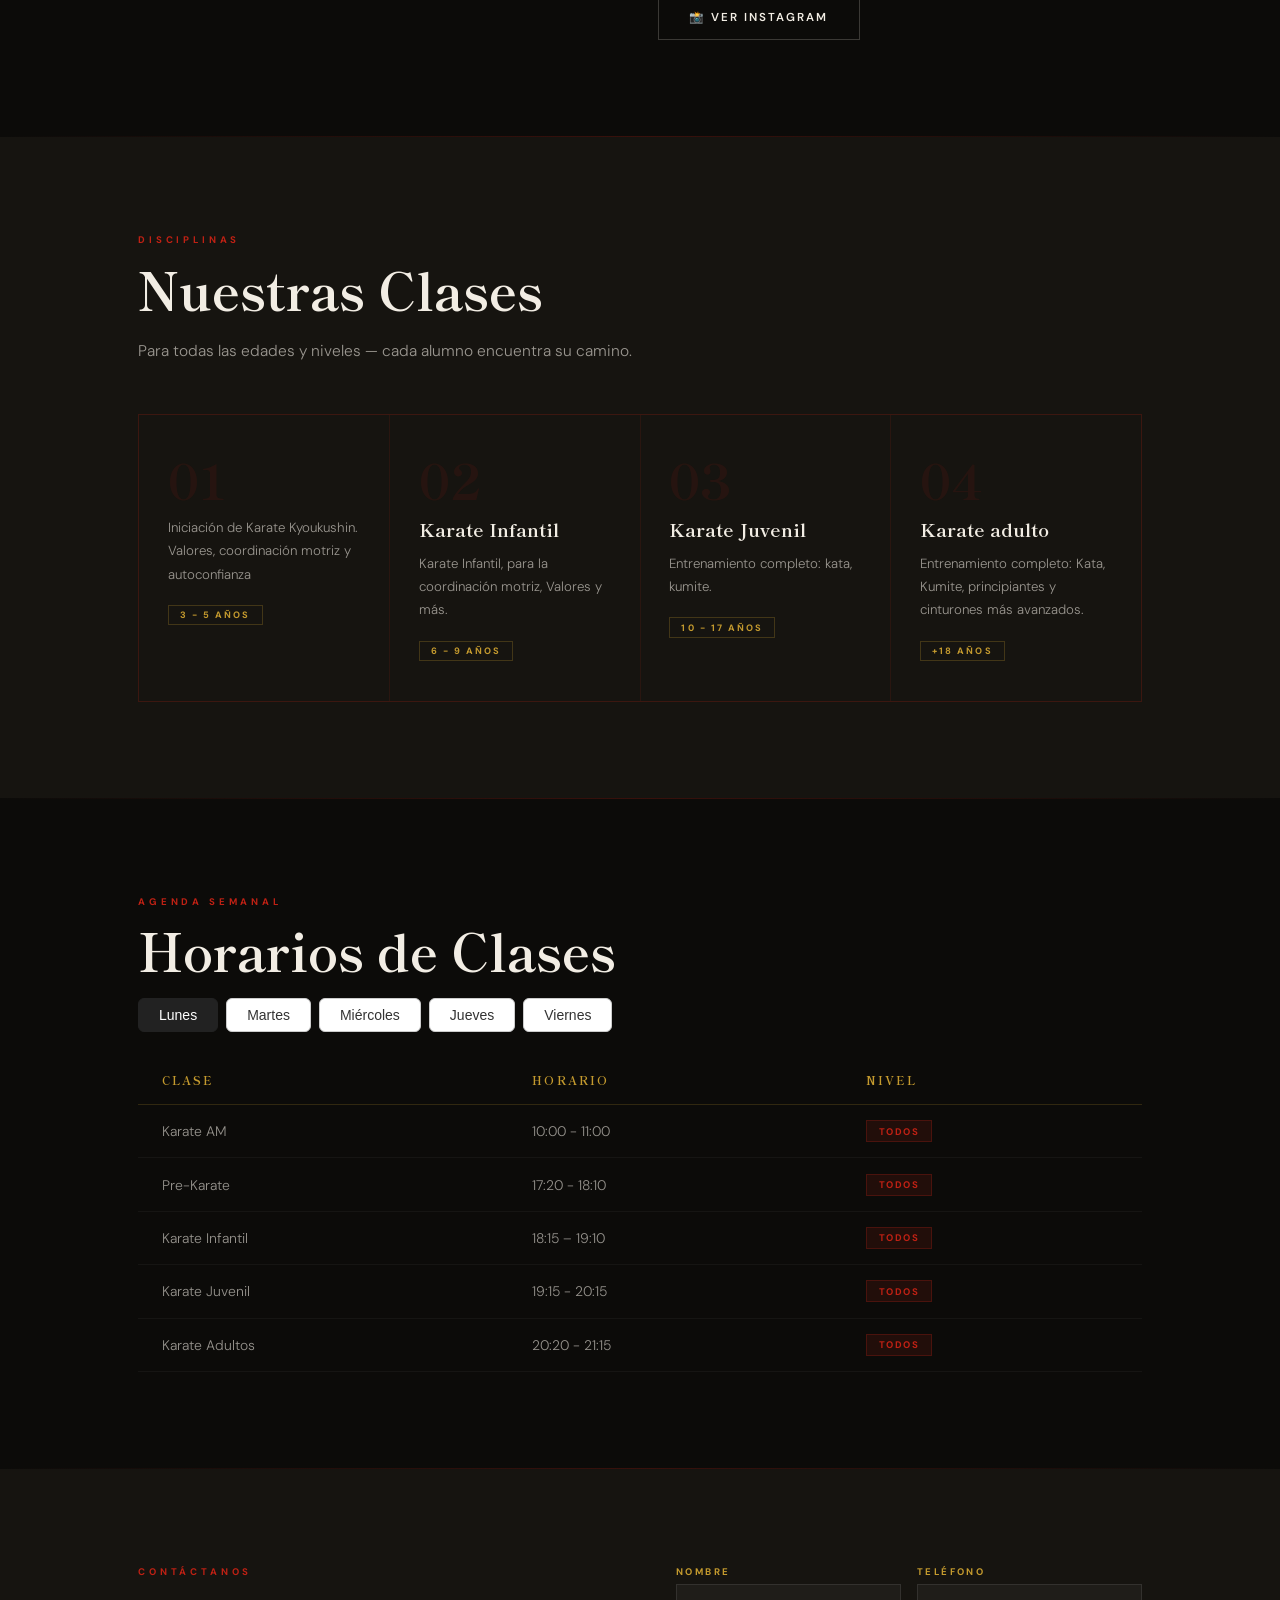
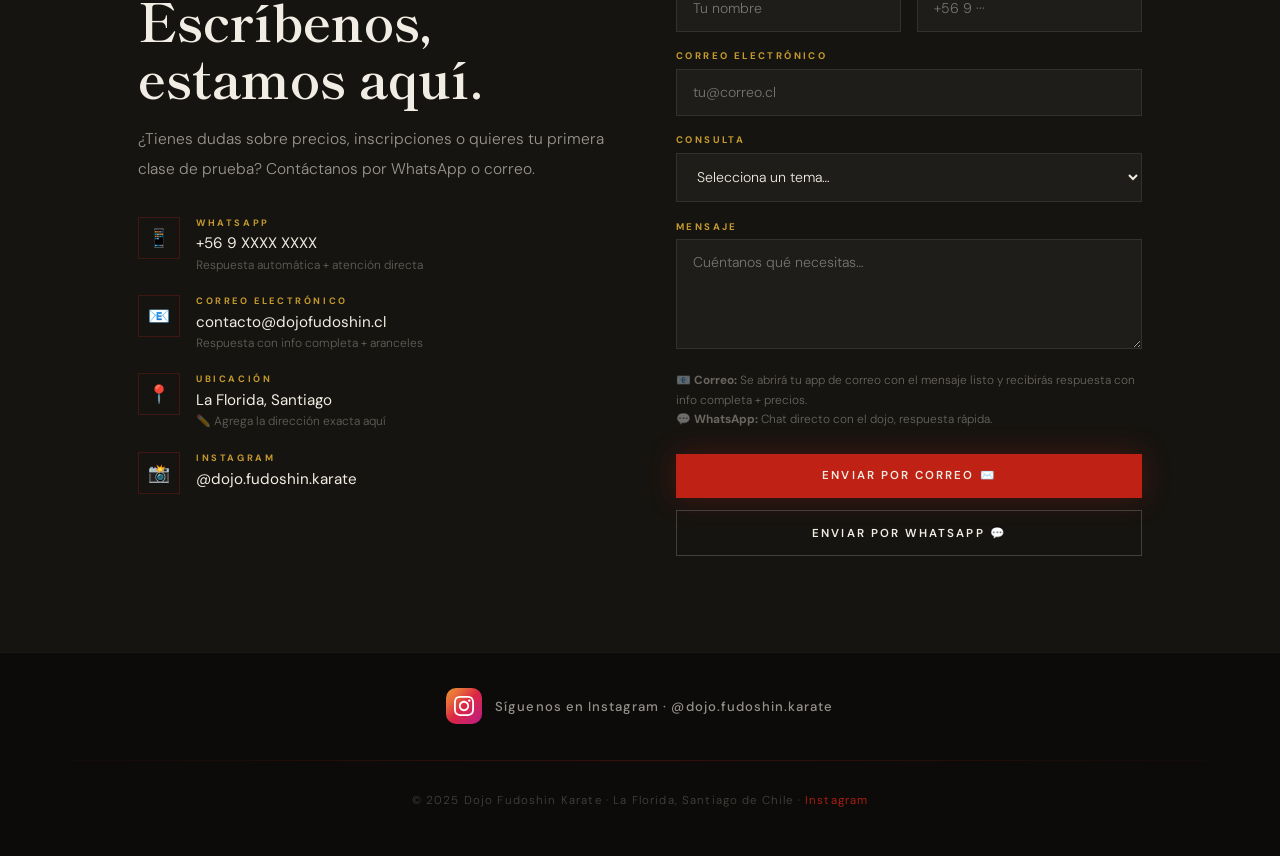
==== commit d7c859ac: "." ====
--- a/index.html
+++ b/index.html
@@ -9,6 +9,9 @@
         href="https://fonts.googleapis.com/css2?family=Shippori+Mincho:wght@400;700;800&family=DM+Sans:wght@300;400;500;600&display=swap"
         rel="stylesheet">
     <link rel="stylesheet" href="static/css/style.css">
+    <style>
+       
+    </style>
 </head>
 
 <body>
@@ -38,7 +41,9 @@
             <li><a href="#nosotros">Nosotros</a></li>
             <li><a href="#clases">Clases</a></li>
             <li><a href="#horarios">Horarios</a></li>
-            <li><a href="https://wa.me/56935743544?text=Hola%21%20Vi%20la%20p%C3%A1gina%20del%20Dojo%20Fudoshin%20Karate%20y%20me%20interesa%20saber%20m%C3%A1s%20%F0%9F%A5%8B">Contacto</a></li>
+            <li><a
+                    href="https://wa.me/56935743544?text=Hola%21%20Vi%20la%20p%C3%A1gina%20del%20Dojo%20Fudoshin%20Karate%20y%20me%20interesa%20saber%20m%C3%A1s%20%F0%9F%A5%8B">Contacto</a>
+            </li>
         </ul>
     </nav>
 
@@ -50,7 +55,7 @@
             <div class="hero-left">
                 <div class="hero-badge">La Florida · Santiago · Chile</div>
                 <h1>
-                    DOJO<br>FUDOSHIN
+                    FUDOSHIN<br>DOJO
                     <em>KARATE</em>
                 </h1>
                 <div class="hero-rule"></div>
@@ -86,14 +91,14 @@
         <div class="s-wrap">
             <div class="nosotros-grid">
                 <div class="nosotros-art reveal">
-                    <div class="art-corner">Karate Do</div>
+                    <div class="art-corner">Karate Kyoukushin</div>
                     <span class="art-tag">不動心 · Fudōshin</span>
                 </div>
                 <div class="nosotros-text reveal">
                     <span class="s-label">Nuestra Filosofía</span>
-                    <h2 class="s-title">El Camino del<br>Karate Do</h2>
+                    <h2 class="s-title">El Camino del<br>Karate Kyoukushin</h2>
                     <p class="s-body">
-                        En el <strong>Dojo Fudoshin</strong> de La Florida enseñamos el Karate como arte marcial
+                        En el <strong>Fudoshin Dojo</strong> de La Florida enseñamos el Karate como arte marcial
                         tradicional.
                         Cada clase trabaja el cuerpo, la mente y el espíritu en armonía, cultivando disciplina
                         y respeto que trascienden el tatami.
@@ -127,98 +132,69 @@
             <div class="clases-grid reveal">
                 <div class="clase-card">
                     <div class="clase-num">01</div>
-                    <div class="clase-title">Karate Infantil</div>
-                    <div class="clase-desc">Iniciación lúdica y segura al Karate Do. Valores, coordinación motriz y
-                        autoconfianza en un ambiente alegre.</div>
-                    <span class="clase-tag">4 – 12 años</span>
+                    <div class="clase-title"><Pre-Karate></Pre-Karate></div>
+                    <div class="clase-desc">Iniciación de Karate Kyoukushin. Valores, coordinación motriz y
+                        autoconfianza</div>
+                    <span class="clase-tag">3 - 5 años</span>
                 </div>
                 <div class="clase-card">
                     <div class="clase-num">02</div>
-                    <div class="clase-title">Karate Juvenil</div>
-                    <div class="clase-desc">Formación técnica y competitiva. Kata, kumite y desarrollo deportivo con
-                        proyección a torneos nacionales.</div>
-                    <span class="clase-tag">13 – 17 años</span>
+                    <div class="clase-title">Karate Infantil</div>
+                    <div class="clase-desc">Karate Infantil, para la coordinación motriz, Valores y más.</div>
+                    <span class="clase-tag">6 - 9 años</span>
                 </div>
                 <div class="clase-card">
                     <div class="clase-num">03</div>
-                    <div class="clase-title">Karate Adultos</div>
-                    <div class="clase-desc">Entrenamiento completo: kata, kumite y bunkai. Desde principiantes hasta
-                        cinturones avanzados, todos bienvenidos.</div>
-                    <span class="clase-tag">18 + años</span>
+                    <div class="clase-title">Karate Juvenil</div>
+                    <div class="clase-desc">Entrenamiento completo: kata, kumite.</div>
+                    <span class="clase-tag">10 - 17 años</span>
                 </div>
                 <div class="clase-card">
                     <div class="clase-num">04</div>
-                    <div class="clase-title">Defensa Personal</div>
-                    <div class="clase-desc">Técnicas prácticas y directas basadas en el Karate tradicional. Eficaz para
-                        situaciones reales del día a día.</div>
-                    <span class="clase-tag">Todas las edades</span>
-                </div>
-            </div>
-        </div>
-    </div>
-
-    <div class="divider"></div>
-
+                    <div class="clase-title">Karate adulto</div>
+                    <div class="clase-desc">Entrenamiento completo: Kata, Kumite, principiantes y cinturones más
+                        avanzados.</div>
+                    <span class="clase-tag">+18 años</span>
+                </div>
+            </div>
+        </div>
+    </div>
+
+    <div class="divider"></div>
     <!-- HORARIOS -->
     <div id="horarios">
         <div class="s-wrap">
             <span class="s-label reveal">Agenda Semanal</span>
             <h2 class="s-title reveal">Horarios de Clases</h2>
-            <div class="schedule-note reveal">⚠️ Horarios de ejemplo — reemplázalos con los reales del dojo</div>
-            <table class="sched-table reveal">
-                <thead>
-                    <tr>
-                        <th>Día</th>
-                        <th>Clase</th>
-                        <th>Horario</th>
-                        <th>Nivel</th>
-                    </tr>
-                </thead>
-                <tbody>
-                    <tr>
-                        <td>Lunes</td>
-                        <td>Karate Infantil</td>
-                        <td>17:00 – 18:00 h</td>
-                        <td><span class="pill">Principiantes</span></td>
-                    </tr>
-                    <tr>
-                        <td>Lunes</td>
-                        <td>Karate Adultos</td>
-                        <td>19:00 – 20:30 h</td>
-                        <td><span class="pill">Todos</span></td>
-                    </tr>
-                    <tr>
-                        <td>Miércoles</td>
-                        <td>Karate Infantil</td>
-                        <td>17:00 – 18:00 h</td>
-                        <td><span class="pill">Principiantes</span></td>
-                    </tr>
-                    <tr>
-                        <td>Miércoles</td>
-                        <td>Karate Juvenil</td>
-                        <td>18:00 – 19:30 h</td>
-                        <td><span class="pill">Intermedio</span></td>
-                    </tr>
-                    <tr>
-                        <td>Jueves</td>
-                        <td>Defensa Personal</td>
-                        <td>19:00 – 20:30 h</td>
-                        <td><span class="pill">Todos</span></td>
-                    </tr>
-                    <tr>
-                        <td>Viernes</td>
-                        <td>Karate Adultos</td>
-                        <td>19:00 – 20:30 h</td>
-                        <td><span class="pill">Avanzado</span></td>
-                    </tr>
-                    <tr>
-                        <td>Sábado</td>
-                        <td>Karate Infantil</td>
-                        <td>10:00 – 11:00 h</td>
-                        <td><span class="pill">Principiantes</span></td>
-                    </tr>
-                </tbody>
-            </table>
+
+            <!-- Botones de días -->
+            <div class="day-tabs reveal">
+                <button onclick="setDay('Lunes')" id="btn-Lunes" class="day-btn active">Lunes</button>
+                <button onclick="setDay('Martes')" id="btn-Martes" class="day-btn">Martes</button>
+                <button onclick="setDay('Miércoles')" id="btn-Miércoles" class="day-btn">Miércoles</button>
+                <button onclick="setDay('Jueves')" id="btn-Jueves" class="day-btn">Jueves</button>
+                <button onclick="setDay('Viernes')" id="btn-Viernes" class="day-btn">Viernes</button>
+            </div>
+
+            <!-- Tabla de horarios -->
+            <div id="schedule-container" class="reveal">
+                <table class="sched-table">
+                    <thead>
+                        <tr>
+                            <th>Clase</th>
+                            <th>Horario</th>
+                            <th>Nivel</th>
+                        </tr>
+                    </thead>
+                    <tbody id="schedule-body"></tbody>
+                </table>
+            </div>
+
+            <!-- Mensaje sin clases -->
+            <div id="empty-msg" style="display:none;">
+                No hay clases programadas para este día.
+            </div>
+
         </div>
     </div>
 
@@ -298,10 +274,9 @@
                             <select id="fSubject">
                                 <option value="">Selecciona un tema…</option>
                                 <option>Información general</option>
-                                <option>Inscripción y aranceles</option>
+                                <option>Inscripción</option>
                                 <option>Horarios disponibles</option>
                                 <option>Clase de prueba gratuita</option>
-                                <option>Defensa personal</option>
                                 <option>Otro</option>
                             </select>
                         </div>
@@ -346,66 +321,8 @@
             <a href="https://www.instagram.com/dojo.fudoshin.karate" target="_blank">Instagram</a>
         </p>
     </footer>
-
-    <script>
-        /* Scroll reveal */
-        const ro = new IntersectionObserver(entries => {
-            entries.forEach((e, i) => {
-                if (e.isIntersecting) { setTimeout(() => e.target.classList.add('in'), i * 70); ro.unobserve(e.target); }
-            });
-        }, { threshold: .1 });
-        document.querySelectorAll('.reveal').forEach(el => ro.observe(el));
-
-        /* Toast */
-        function showToast(msg) {
-            const t = document.getElementById('toast');
-            t.textContent = msg; t.classList.add('show');
-            setTimeout(() => t.classList.remove('show'), 4500);
-        }
-
-        /* Email — abre cliente de correo del usuario con mensaje pre-llenado */
-        function submitEmail() {
-            const name = document.getElementById('fName').value.trim();
-            const email = document.getElementById('fEmail').value.trim();
-            const phone = document.getElementById('fPhone').value.trim();
-            const subject = document.getElementById('fSubject').value;
-            const msg = document.getElementById('fMsg').value.trim();
-            if (!email) { alert('Por favor ingresa tu correo electrónico.'); return; }
-            // ✏️ REEMPLAZA con el correo real del dojo
-            const TO = 'contacto@dojofudoshin.cl';
-            const SUBJ = subject ? `[Dojo Fudoshin] ${subject}` : '[Dojo Fudoshin] Consulta desde la web';
-            const BODY =
-                `Hola equipo Fudoshin,
-
-Nombre  : ${name || '—'}
-Correo  : ${email}
-Teléfono: ${phone || '—'}
-Consulta: ${subject || '—'}
-
-Mensaje:
-${msg || '—'}
-
----
-Enviado desde el sitio web del Dojo Fudoshin Karate.`;
-            window.location.href = `mailto:${TO}?subject=${encodeURIComponent(SUBJ)}&body=${encodeURIComponent(BODY)}`;
-            showToast('✅ Abriendo tu correo… ¡Te responderemos pronto con toda la info!');
-        }
-
-        /* WhatsApp — abre chat con mensaje pre-llenado */
-        function submitWA() {
-            const name = document.getElementById('fName').value.trim();
-            const subject = document.getElementById('fSubject').value;
-            const msg = document.getElementById('fMsg').value.trim();
-            let text = `Hola! Vi la página del Dojo Fudoshin Karate 🥋`;
-            if (name) text += `\nMi nombre es ${name}.`;
-            if (subject) text += `\nConsulta sobre: *${subject}*.`;
-            if (msg) text += `\n\n${msg}`;
-            text += `\n\n¿Podrían darme más información?`;
-            // ✏️ REEMPLAZA 56912345678 con tu número real
-            window.open(`https://wa.me/56912345678?text=${encodeURIComponent(text)}`, '_blank');
-            showToast('💬 Abriendo WhatsApp…');
-        }
-    </script>
+    
+    <script src="static/js/script.js"></script>
 </body>
 
 </html>
--- a/static/css/style.css
+++ b/static/css/style.css
@@ -1000,4 +1000,40 @@
 .reveal.in {
     opacity: 1;
     transform: none;
-}+}
+
+ .day-tabs {
+            display: flex;
+            flex-wrap: wrap;
+            gap: 8px;
+            margin-bottom: 1.5rem;
+        }
+
+        .day-btn {
+            padding: 8px 20px;
+            border-radius: 6px;
+            font-size: 14px;
+            font-weight: 500;
+            cursor: pointer;
+            border: 1px solid #ccc;
+            background: #fff;
+            color: #333;
+            transition: all 0.2s;
+        }
+
+        .day-btn:hover {
+            border-color: #888;
+        }
+
+        .day-btn.active {
+            background: #222;
+            color: #fff;
+            border-color: #222;
+        }
+
+        #empty-msg {
+            text-align: center;
+            padding: 2rem;
+            color: #888;
+            font-size: 14px;
+        }
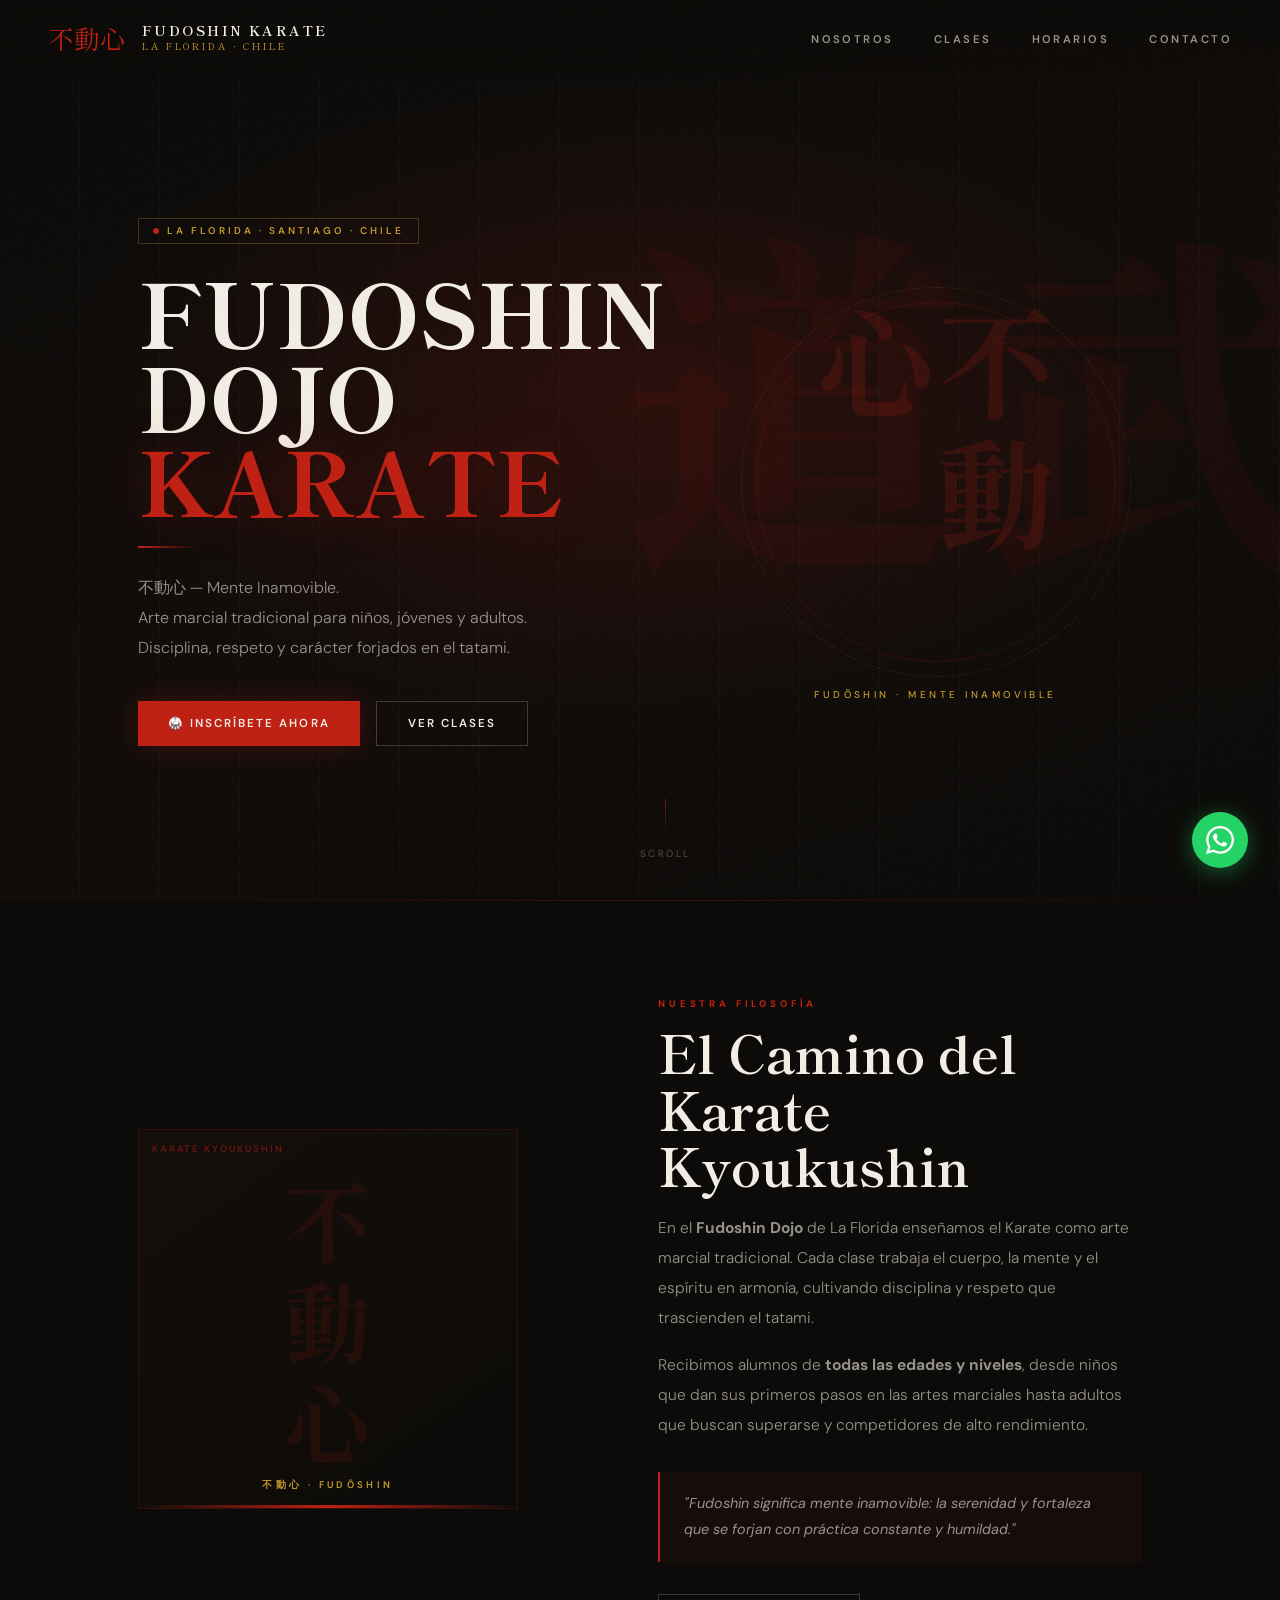
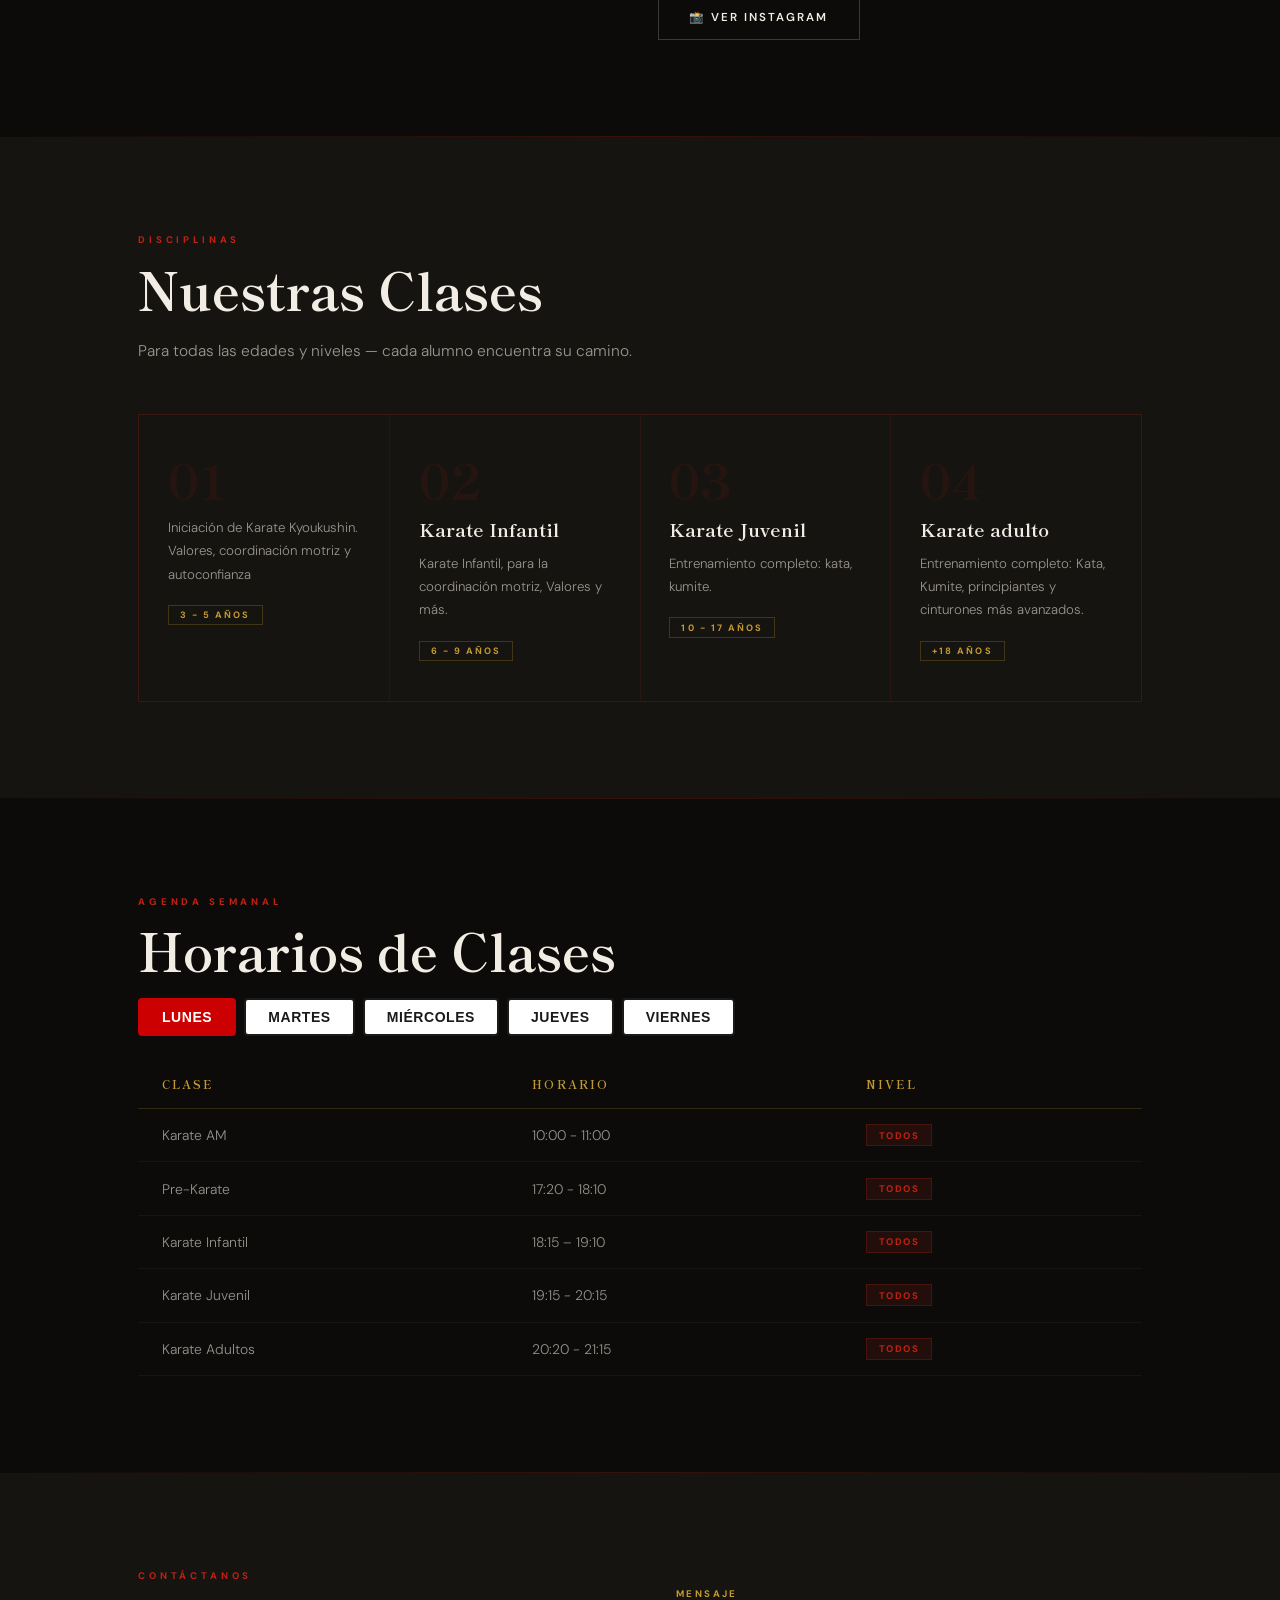
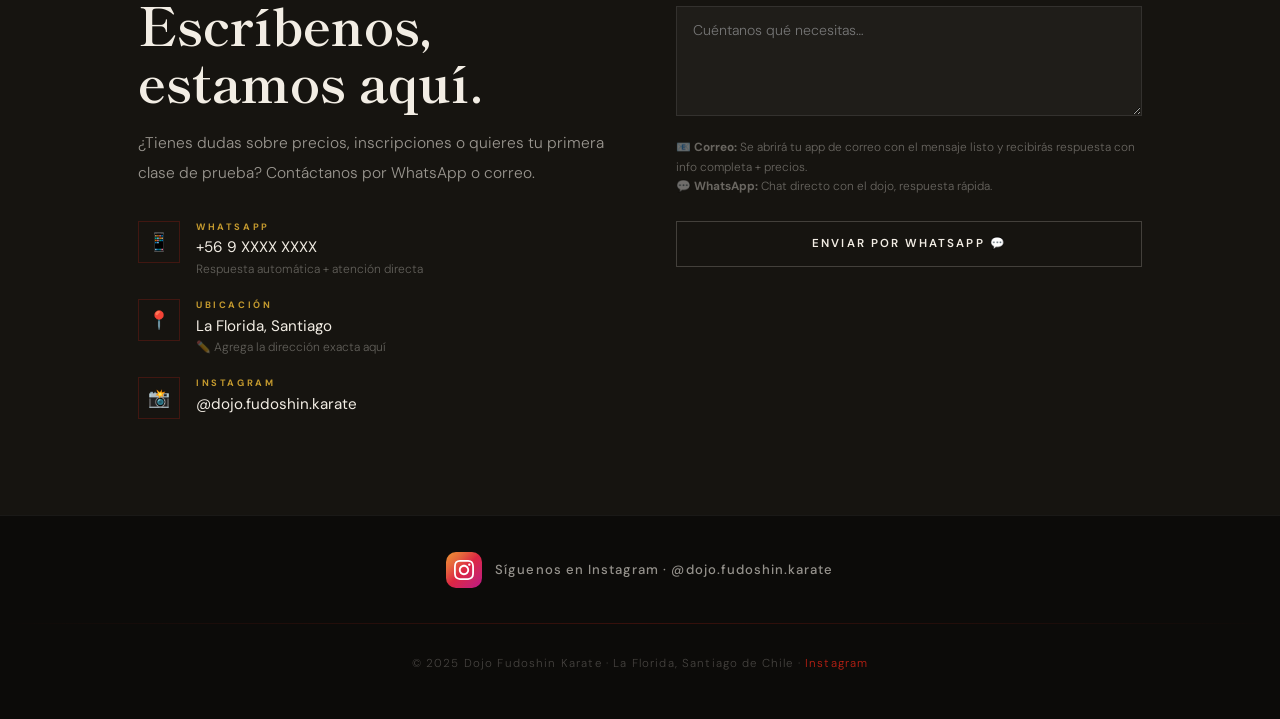
==== commit 0af7c6c0: "." ====
--- a/index.html
+++ b/index.html
@@ -223,16 +223,6 @@
                             </div>
                         </div>
                         <div class="info-item">
-                            <div class="info-icon">📧</div>
-                            <div>
-                                <div class="info-lbl">Correo Electrónico</div>
-                                <!-- ✏️ REEMPLAZA el correo -->
-                                <div class="info-val"><a
-                                        href="mailto:contacto@dojofudoshin.cl">contacto@dojofudoshin.cl</a></div>
-                                <div class="info-sub">Respuesta con info completa + aranceles</div>
-                            </div>
-                        </div>
-                        <div class="info-item">
                             <div class="info-icon">📍</div>
                             <div>
                                 <div class="info-lbl">Ubicación</div>
@@ -256,29 +246,6 @@
                 <div class="reveal">
                     <div class="form-wrap">
                         <div class="f-row">
-                            <div class="f-group">
-                                <label>Nombre</label>
-                                <input type="text" id="fName" placeholder="Tu nombre">
-                            </div>
-                            <div class="f-group">
-                                <label>Teléfono</label>
-                                <input type="tel" id="fPhone" placeholder="+56 9 ···">
-                            </div>
-                        </div>
-                        <div class="f-group">
-                            <label>Correo Electrónico</label>
-                            <input type="email" id="fEmail" placeholder="tu@correo.cl">
-                        </div>
-                        <div class="f-group">
-                            <label>Consulta</label>
-                            <select id="fSubject">
-                                <option value="">Selecciona un tema…</option>
-                                <option>Información general</option>
-                                <option>Inscripción</option>
-                                <option>Horarios disponibles</option>
-                                <option>Clase de prueba gratuita</option>
-                                <option>Otro</option>
-                            </select>
                         </div>
                         <div class="f-group">
                             <label>Mensaje</label>
@@ -290,8 +257,6 @@
                             💬 <strong>WhatsApp:</strong> Chat directo con el dojo, respuesta rápida.
                         </p>
                         <div class="form-btns">
-                            <button class="btn btn-red" onclick="submitEmail()"
-                                style="justify-content:center;width:100%;">Enviar por Correo ✉️</button>
                             <button class="btn btn-ghost" onclick="submitWA()"
                                 style="justify-content:center;width:100%;">Enviar por WhatsApp 💬</button>
                         </div>
--- a/static/css/style.css
+++ b/static/css/style.css
@@ -1002,38 +1002,35 @@
     transform: none;
 }
 
- .day-tabs {
-            display: flex;
-            flex-wrap: wrap;
-            gap: 8px;
-            margin-bottom: 1.5rem;
-        }
-
-        .day-btn {
-            padding: 8px 20px;
-            border-radius: 6px;
-            font-size: 14px;
-            font-weight: 500;
-            cursor: pointer;
-            border: 1px solid #ccc;
-            background: #fff;
-            color: #333;
-            transition: all 0.2s;
-        }
-
-        .day-btn:hover {
-            border-color: #888;
-        }
-
-        .day-btn.active {
-            background: #222;
-            color: #fff;
-            border-color: #222;
-        }
-
-        #empty-msg {
-            text-align: center;
-            padding: 2rem;
-            color: #888;
-            font-size: 14px;
-        }+.day-tabs {
+    display: flex;
+    flex-wrap: wrap;
+    gap: 8px;
+    margin-bottom: 1.5rem;
+}
+
+.day-btn {
+    padding: 9px 22px;
+    border-radius: 4px;
+    font-size: 14px;
+    font-weight: 600;
+    cursor: pointer;
+    border: 2px solid #1a1a1a;
+    background: #ffffff;
+    color: #1a1a1a;
+    letter-spacing: 0.04em;
+    text-transform: uppercase;
+    transition: background 0.18s, color 0.18s, border-color 0.18s;
+}
+
+.day-btn:hover {
+    background: #1a1a1a;
+    color: #ffffff;
+    border-color: #1a1a1a;
+}
+
+.day-btn.active {
+    background: #cc0000;
+    color: #ffffff;
+    border-color: #cc0000;
+}
